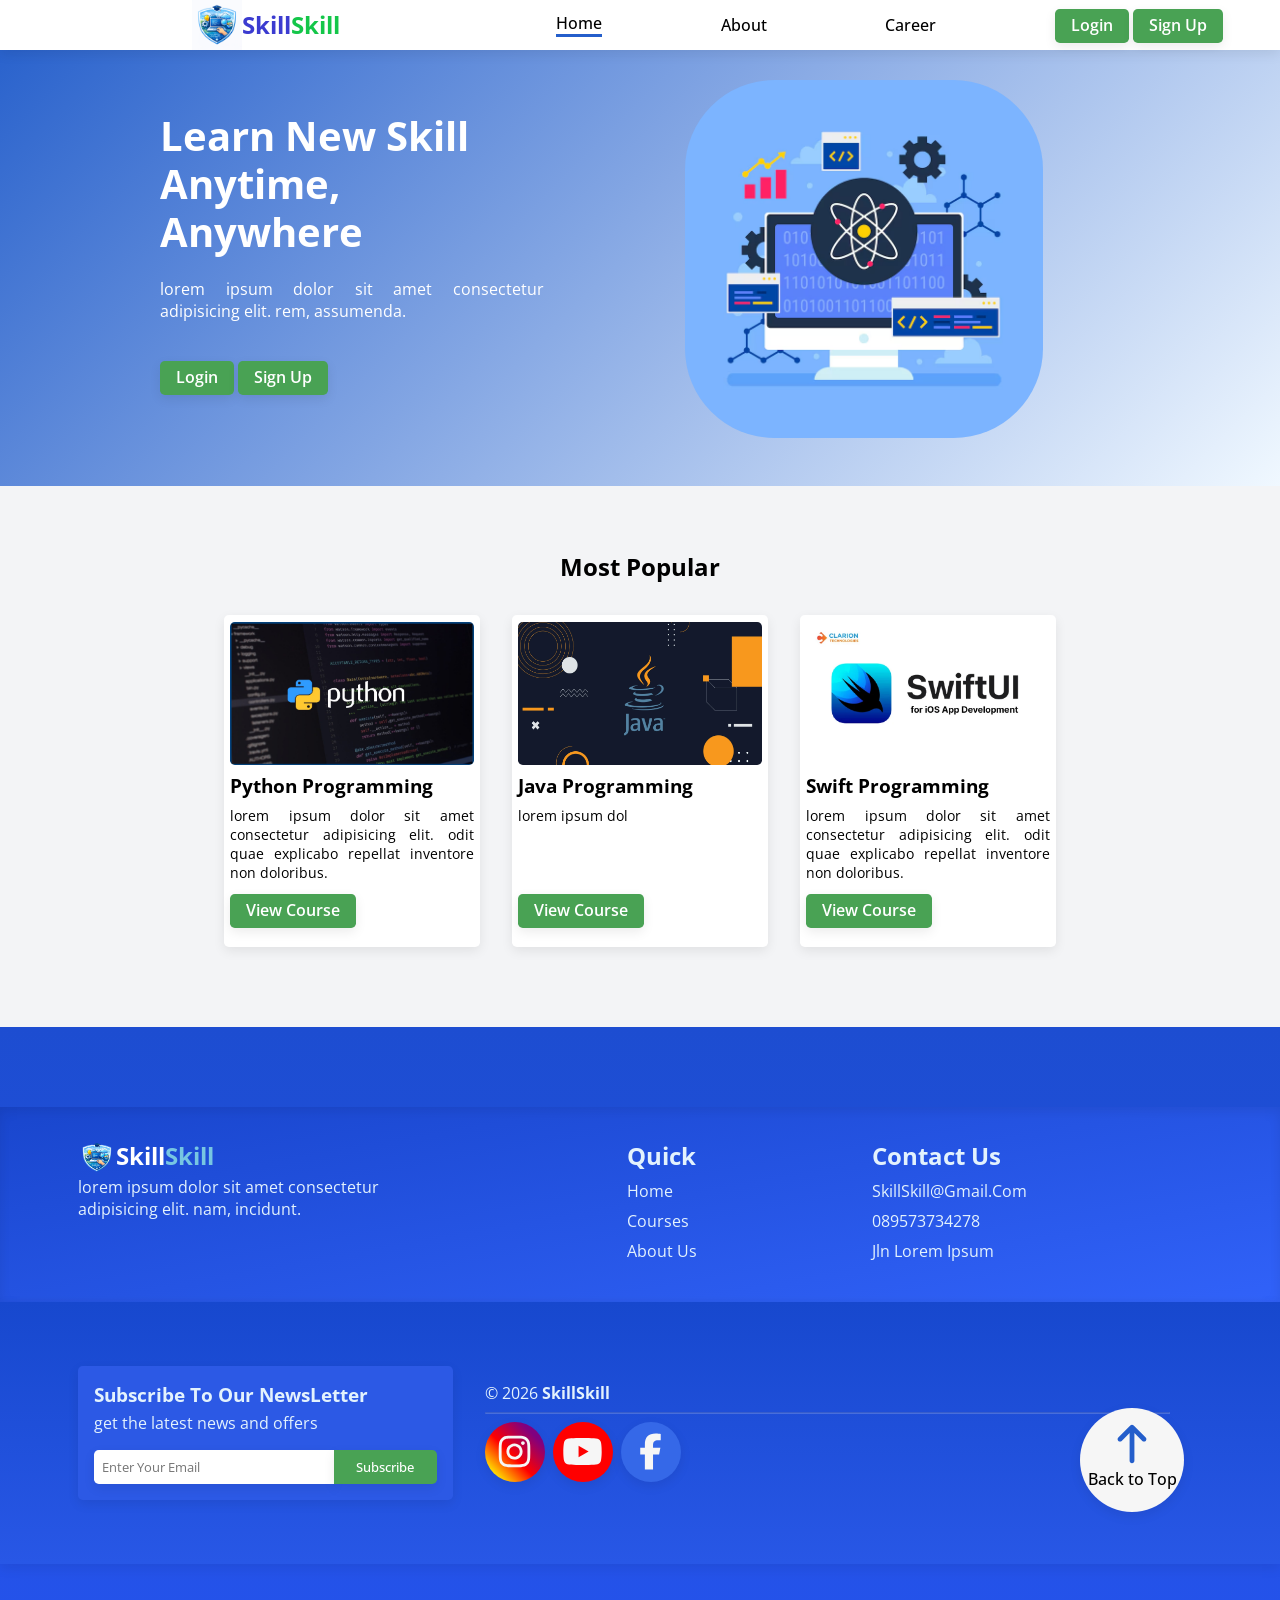
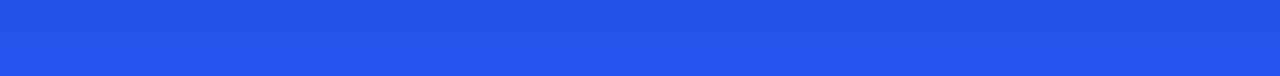
==== index.html @ 184a4eed "first commit" ====
<!doctype html>
<html lang="en">
  <head>
    <meta charset="UTF-8" />
    <meta name="viewport" content="width=device-width, initial-scale=1.0" />
    <link rel="stylesheet" href="css/app.css" />
    <link rel="stylesheet" href="css/home.css" />

    <link rel="icon" href="assets/LogoNavbar.png" />
    <title>SkillSkill</title>
  </head>
  <body>
    <header>
      <nav class="shadow">
        <div class="navTitle">
          <img class="navLogo" src="assets/LogoNavbar.png" alt="" />
          <h1>
            <span class="span1NavTitle">Skill</span
            ><span class="span2NavTitle">Skill</span>
          </h1>
        </div>
        <ul class="navList">
          <li class="navLink activeNavLink"><a href="index.html">Home</a></li>
          <li class="navLink"><a href="pages/about.html">About</a></li>
          <li class="navLink"><a href="pages/career.html">Career</a></li>
          <li class="navBtnLink">
            <a href="authentication/login.html" class="btn shadow">Login</a>
            <a href="authentication/register.html" class="btn shadow signUp"
              >Sign Up</a
            >
          </li>
        </ul>
      </nav>
    </header>
    <main>
      <section id="jumbotron">
        <div class="jumbotronTitle">
          <h2>Learn New Skill Anytime, Anywhere</h2>
          <br>
          <p>
            Lorem ipsum dolor sit amet consectetur adipisicing elit. Rem,
            assumenda.
          </p>
          <br>
          <br>
          <div>
             <a href="#" class="btn shadow">Login</a>
            <a href="#" class="btn shadow signUp"
              >Sign Up</a
            >
          </div>
        </div>
        <div class="jumbotronImg">
          <img src="assets/jumbotronImage.png" alt="" />
        </div>
      </section>
      <section id="populerCourse">
        <div>
          <h2>Most Popular</h2>
        </div>
        <div class="allCard">
          <!-- Card 1 -->
          <article class="card shadow">
            <figure class="cardImg">
              <img src="assets/card/pythonImage.png" alt="" />
            </figure>
            <div class="cardContent">
              <h3 class="cardTitle">Python Programming</h3>
              <p class="cardDesc">
                Lorem ipsum dolor sit amet consectetur adipisicing elit. Odit
                quae explicabo repellat inventore non doloribus.
              </p>
              <a href=".." class="cardLink btn shadow">View Course</a>
            </div>
          </article>

          <!-- Card 2 -->
          <article class="card shadow">
            <figure class="cardImg">
              <img src="assets/card/javaImage.png" alt="" />
            </figure>
            <div class="cardContent">
              <h3 class="cardTitle">Java Programming</h3>
              <p class="cardDesc">
                Lorem ipsum dol
              </p>
              <a href=".." class="cardLink btn shadow">View Course</a>
            </div>
          </article>

          <!-- Card 3 -->
          <article class="card shadow">
            <figure class="cardImg">
              <img src="assets/card/swiftImage.png" alt="" />
            </figure>
            <div class="cardContent">
              <h3 class="cardTitle">Swift Programming</h3>
              <p class="cardDesc">
                Lorem ipsum dolor sit amet consectetur adipisicing elit. Odit
                quae explicabo repellat inventore non doloribus.
              </p>
              <a href=".." class="cardLink btn shadow">View Course</a>
            </div>
          </article>
        </div>
      </section>
    </main>

    <!-- Footer -->
    <footer>
      <section id="footerInfo">
        <div class="summary">
          <div class="footerTitle">
            <img
              class="navLogo"
              src="assets/footer/LogoTransparent.png"
              alt=""
            />
            <h1>
              <span class="span1FooterTitle">Skill</span
              ><span class="span2FooterTitle">Skill</span>
            </h1>
          </div>
          <p>
            Lorem ipsum dolor sit amet consectetur adipisicing elit. Nam,
            incidunt.
          </p>
        </div>
        <div class="info2">
          <div>
            <h4>Quick</h4>
            <li>Home</li>
            <li>Courses</li>
            <li>About Us</li>
          </div>
          <div>
            <h4>Contact Us</h4>
            <li>SkillSkill@gmail.com</li>
            <li>089573734278</li>
            <li>Jln lorem Ipsum</li>
          </div>
        </div>
      </section>
      <section id="sendEmail">
        <div class="emailBox shadow">
          <h3>Subscribe to Our NewsLetter</h3>
          <p>Get the latest news and offers</p>
          <form action="">
            <div>
              <input
                class="shadow"
                type="email"
                name=""
                id=""
                placeholder="Enter Your Email"
              />
              <button class="shadow">Subscribe</button>
            </div>
          </form>
        </div>
        <div class="licenseInfo">
          <div class="copyright">&copy 2026 <b>SkillSkill</b></div>
          <hr />
          <div>
            <div class="socialMedia">

              <!-- Instagram Logo -->
              <a class="instagramLogo shadow" href="#">
                <svg xmlns="http://www.w3.org/2000/svg" viewBox="0 0 640 640">
                  <path
                    d="M320.3 205C256.8 204.8 205.2 256.2 205 319.7C204.8 383.2 256.2 434.8 319.7 435C383.2 435.2 434.8 383.8 435 320.3C435.2 256.8 383.8 205.2 320.3 205zM319.7 245.4C360.9 245.2 394.4 278.5 394.6 319.7C394.8 360.9 361.5 394.4 320.3 394.6C279.1 394.8 245.6 361.5 245.4 320.3C245.2 279.1 278.5 245.6 319.7 245.4zM413.1 200.3C413.1 185.5 425.1 173.5 439.9 173.5C454.7 173.5 466.7 185.5 466.7 200.3C466.7 215.1 454.7 227.1 439.9 227.1C425.1 227.1 413.1 215.1 413.1 200.3zM542.8 227.5C541.1 191.6 532.9 159.8 506.6 133.6C480.4 107.4 448.6 99.2 412.7 97.4C375.7 95.3 264.8 95.3 227.8 97.4C192 99.1 160.2 107.3 133.9 133.5C107.6 159.7 99.5 191.5 97.7 227.4C95.6 264.4 95.6 375.3 97.7 412.3C99.4 448.2 107.6 480 133.9 506.2C160.2 532.4 191.9 540.6 227.8 542.4C264.8 544.5 375.7 544.5 412.7 542.4C448.6 540.7 480.4 532.5 506.6 506.2C532.8 480 541 448.2 542.8 412.3C544.9 375.3 544.9 264.5 542.8 227.5zM495 452C487.2 471.6 472.1 486.7 452.4 494.6C422.9 506.3 352.9 503.6 320.3 503.6C287.7 503.6 217.6 506.2 188.2 494.6C168.6 486.8 153.5 471.7 145.6 452C133.9 422.5 136.6 352.5 136.6 319.9C136.6 287.3 134 217.2 145.6 187.8C153.4 168.2 168.5 153.1 188.2 145.2C217.7 133.5 287.7 136.2 320.3 136.2C352.9 136.2 423 133.6 452.4 145.2C472 153 487.1 168.1 495 187.8C506.7 217.3 504 287.3 504 319.9C504 352.5 506.7 422.6 495 452z"
                  />
                </svg>
              </a>
              <!-- Youtube Logo -->
              <a class="youTubeLogo shadow " href="#">
                <svg
                  
                  xmlns="http://www.w3.org/2000/svg"
                  viewBox="0 0 640 640"
                >
             
                  <path
                    d="M581.7 188.1C575.5 164.4 556.9 145.8 533.4 139.5C490.9 128 320.1 128 320.1 128C320.1 128 149.3 128 106.7 139.5C83.2 145.8 64.7 164.4 58.4 188.1C47 231 47 320.4 47 320.4C47 320.4 47 409.8 58.4 452.7C64.7 476.3 83.2 494.2 106.7 500.5C149.3 512 320.1 512 320.1 512C320.1 512 490.9 512 533.5 500.5C557 494.2 575.5 476.3 581.8 452.7C593.2 409.8 593.2 320.4 593.2 320.4C593.2 320.4 593.2 231 581.8 188.1zM264.2 401.6L264.2 239.2L406.9 320.4L264.2 401.6z"
                  />
                </svg>
              </a>
              <!-- Facebook Logo -->
              <a class="facebookLogo shadow" href="#">
                <svg xmlns="http://www.w3.org/2000/svg" viewBox="0 0 640 640">
       
                  <path
                    d="M240 363.3L240 576L356 576L356 363.3L442.5 363.3L460.5 265.5L356 265.5L356 230.9C356 179.2 376.3 159.4 428.7 159.4C445 159.4 458.1 159.8 465.7 160.6L465.7 71.9C451.4 68 416.4 64 396.2 64C289.3 64 240 114.5 240 223.4L240 265.5L174 265.5L174 363.3L240 363.3z"
                  />
                </svg>
              </a>
            </div>
            <a href="#jumbotron" class="toTop shadow">
              <div>
                <svg xmlns="http://www.w3.org/2000/svg" viewBox="0 0 640 640">
                  <path
                    d="M342.6 73.4C330.1 60.9 309.8 60.9 297.3 73.4L137.3 233.4C124.8 245.9 124.8 266.2 137.3 278.7C149.8 291.2 170.1 291.2 182.6 278.7L288 173.3L288 544C288 561.7 302.3 576 320 576C337.7 576 352 561.7 352 544L352 173.3L457.4 278.7C469.9 291.2 490.2 291.2 502.7 278.7C515.2 266.2 515.2 245.9 502.7 233.4L342.7 73.4z"
                  />
                </svg>
                <p>Back to Top</p>
              </div>
            </a>
          </div>
        </div>
      </section>
    </footer>
  </body>
</html>
---- css/app.css ----
@import url("https://fonts.googleapis.com/css2?family=Inter:ital,opsz,wght@0,14..32,  100..900;1,14..32,100..900&family=Open+Sans:ital,wght@0,300..800;1,300..800&display=swap");
* {
  margin: 0;
  padding: 0;
  font-family: "Segoe UI", "Open Sans", sans-serif;
  box-sizing: border-box;
  text-transform: capitalize;
}

.shadow {
  box-shadow: 0 4px 12px rgba(0, 0, 0, 0.08);
}
---- css/home.css ----
html {
  scroll-behavior: smooth;
}
p {
  text-transform: lowercase;
}

/*  Header Style */
/* Navbar Style */
nav {
  background-color: #ffffff;
  display: flex;
  justify-content: center;
  position: fixed;
  padding: 0 1rem;
  width: 100%;
}
.navTitle {
  /* border: solid; */
  display: flex;
  justify-content: center;
  width: 40%;
}
.navLogo {
  width: 10%;
}
.navTitle > h1 {
  margin: auto 0px;
}
.span1NavTitle {
  color: rgb(59, 59, 208);
}
.span2NavTitle {
  color: rgb(20, 198, 73);
}
.navList {
  width: 60%;

  display: flex;
  /* justify-content: center; */
  gap: 5%;
}
.navList > li {
  margin: auto;
  list-style: none;
}
.navList > .navLink > a {
  color: #000;
  font-weight: 500;
  text-decoration: none;
}
.activeNavLink {
  border-bottom: solid #245ecb;
}
.btn {
  background-color: #49a254;
  padding: 0.3rem 1rem 0.45rem;
  border-radius: 0.3rem;
  font-weight: 600;

  color: white;
  text-decoration: none;
}
.btn:hover {
  box-shadow: none;
}
/* Main */
main {
  background-color: #f3f4f6;
}
/* Section Jumbotron */
#jumbotron {
  background-image: linear-gradient(135deg, #245ecb, aliceblue);
  padding: 5rem 0rem 3rem;
  display: flex;
  justify-content: center;
  gap: 4rem;
}

.jumbotronTitle {
  display: flex;
  width: 30%;
  flex-direction: column;

  margin: 2rem 0px;
  padding: 0px auto;
}
.jumbotronTitle h2 {
  font-size:2.5em;
  line-height:1.2;
  color:#ffffff;
}
.jumbotronTitle p {
  color:#ffffff;

}
.jumbotronTitle p {
  text-align: justify;
}
.jumbotronImg {
  width: 40%;

  /* margin: auto; */
  display: flex;
  justify-content: center;
}
.jumbotronImg > img {
  width: 70%;
  corner-shape: bevel;
  border-radius: 25%;
}

/* Populer Course */
#populerCourse {
  padding: 2rem 0rem 5rem;
}
#populerCourse h2 {
  padding: 2rem 0;
  text-align: center;
}

.allCard {
  display: flex;
  gap: 2rem;
  justify-content: center;
}
.card {
  background-color: #ffffff;
  width: 20%;
  padding: 0.5% 0.5%;
  display: flex;
  border-radius: 0.3rem;
  flex-direction: column;
}
.cardImg {
  margin-bottom: 0.5rem;
  height: 55%;
  border-radius: 0.3rem;

  min-height: 45%;
  max-height: 45%;
}
.cardContent {
  display: flex;
  flex-direction: column;
}
.cardImg img {
  border-radius: 0.3rem;
  width: 100%;
  min-height: 100%;
  max-height: 100%;
}
.cardTitle {
}
.cardDesc {
  
  margin: 0.5rem 0;
  font-size: 0.875rem;
  text-align: justify;

  min-height: 5rem;
}
.cardLink {
  width: fit-content;
}

/* Footer */
footer {
  background: linear-gradient(180deg, #1d4dd1, #2553ed);
  color: #e3f2fd;
  padding: 5rem 0px 7rem;
}
#footerInfo {
  padding: 2rem 1rem;
  background: linear-gradient(170deg, #1946cd, #3162f9);
  display: flex;
  /* flex-direction: column; */
  justify-content: center;
  box-shadow: inset 0 4px 12px rgba(0, 0, 0, 0.08);
}
.span1FooterTitle {
  color: rgb(255, 255, 255);
}
.span2FooterTitle {
  color: #77c6e2;
}
#footerInfo a {
  color: #e3f2fd;
}
#footerInfo div {
}
#footerInfo li {
  list-style: none;
}
.info2 {
  display: flex;
  justify-content: space-evenly;
  width: 60%;
  
}
.info2 h4{
  font-size: 1.5em;
  margin-bottom: 0.5rem;
}
.info2 li{
  margin-bottom: 0.5rem;
}

.summary {
  width: 30%;
}
.footerTitle {
  display: flex;
}
#sendEmail {
  box-shadow: inset 0 4px 12px rgba(0, 0, 0, 0.08);
  height:fit-content;

  background: linear-gradient(180deg, #1748ce, #2857e6);
  padding: 4rem 1rem;
  display: flex;
  justify-content: center;
  box-shadow: 0 4px 12px rgba(0, 0, 0, 0.08);
}
.emailBox {
  background-color: #2c59e5;
  padding: 1rem;
  width: 30%;
  border-radius: 0.3rem;
}
.emailBox p {
  margin-top: 0.3rem;
  text-align: justify;
}
.emailBox form div {
  display: flex;
  margin-top: 1rem;
}
.emailBox form div input {
  border: none;
  padding: 0.5rem;
  border-radius: 0.3rem 0 0 0.3rem;
  width: 70%;
}
.emailBox form div button {
  width: 30%;
  background-color: #49a254;
  border: none;
  font-weight: 500;
  color: #ffffff;
  border-radius: 0 0.3rem 0.3rem 0;
}
.licenseInfo {

  width: 60%;
  /* border: solid; */
  padding: 1rem 2rem;
}
.licenseInfo hr {
  margin: 0.5rem 0;
  opacity: 0.2;
}

.licenseInfo .socialMedia {
  display: flex;
  gap: 0.5rem;
}
.licenseInfo .socialMedia a {
  /* background-color: red; */
  width: 60px;
  height: 60px;
  text-decoration: none;
  color: white;
  display: flex;
  align-items: center;
  justify-content: center;
  border-radius: 50%;
}
.instagramLogo{
  background-image: linear-gradient(225deg, purple 20%, red , yellow 90%);
}
.youTubeLogo{
  background-color: red;
}
.facebookLogo{
  background-color: #3568e8;
}
.licenseInfo .socialMedia svg {
  width: 75% ;
  height: 75%;
  fill:#f6f6f6;
}

.toTop {
  border-radius: 50%;
  position: absolute;
  /* border: solid; */
  top: 88rem;
  right: 6rem;
  text-decoration: none;
}
.toTop svg {
  width: 3rem;
  /* border: solid; */
  display: flex;
  fill: #245ecb;
  margin: auto;
}
.toTop div {
  padding: 0.75rem 0;
  border-radius: 50%;
  height: 6.5rem;
  background-color: #f6f6f6;
  width: 6.5rem;
}
.toTop p {
  text-align: center;
  text-transform: none;
  color: #000000;

  font-weight: 500;
  /* border:solid; */
}

@media (max-width: 868px) {
  .cardTitle {
    font-size: 80%;
  }
  .cardDesc {
    font-size: 0.625rem;
  }
}

@media (max-width: 700px) {
  #jumbotron {
    /* display: flex; */
    flex-direction: column-reverse;
    /* justify-content: center; */
  }
  .signUp {
    display: none;
  }

  #footerInfo {
    flex-direction: column;
  }

  #sendEmail {
    flex-direction: column;
  }
}
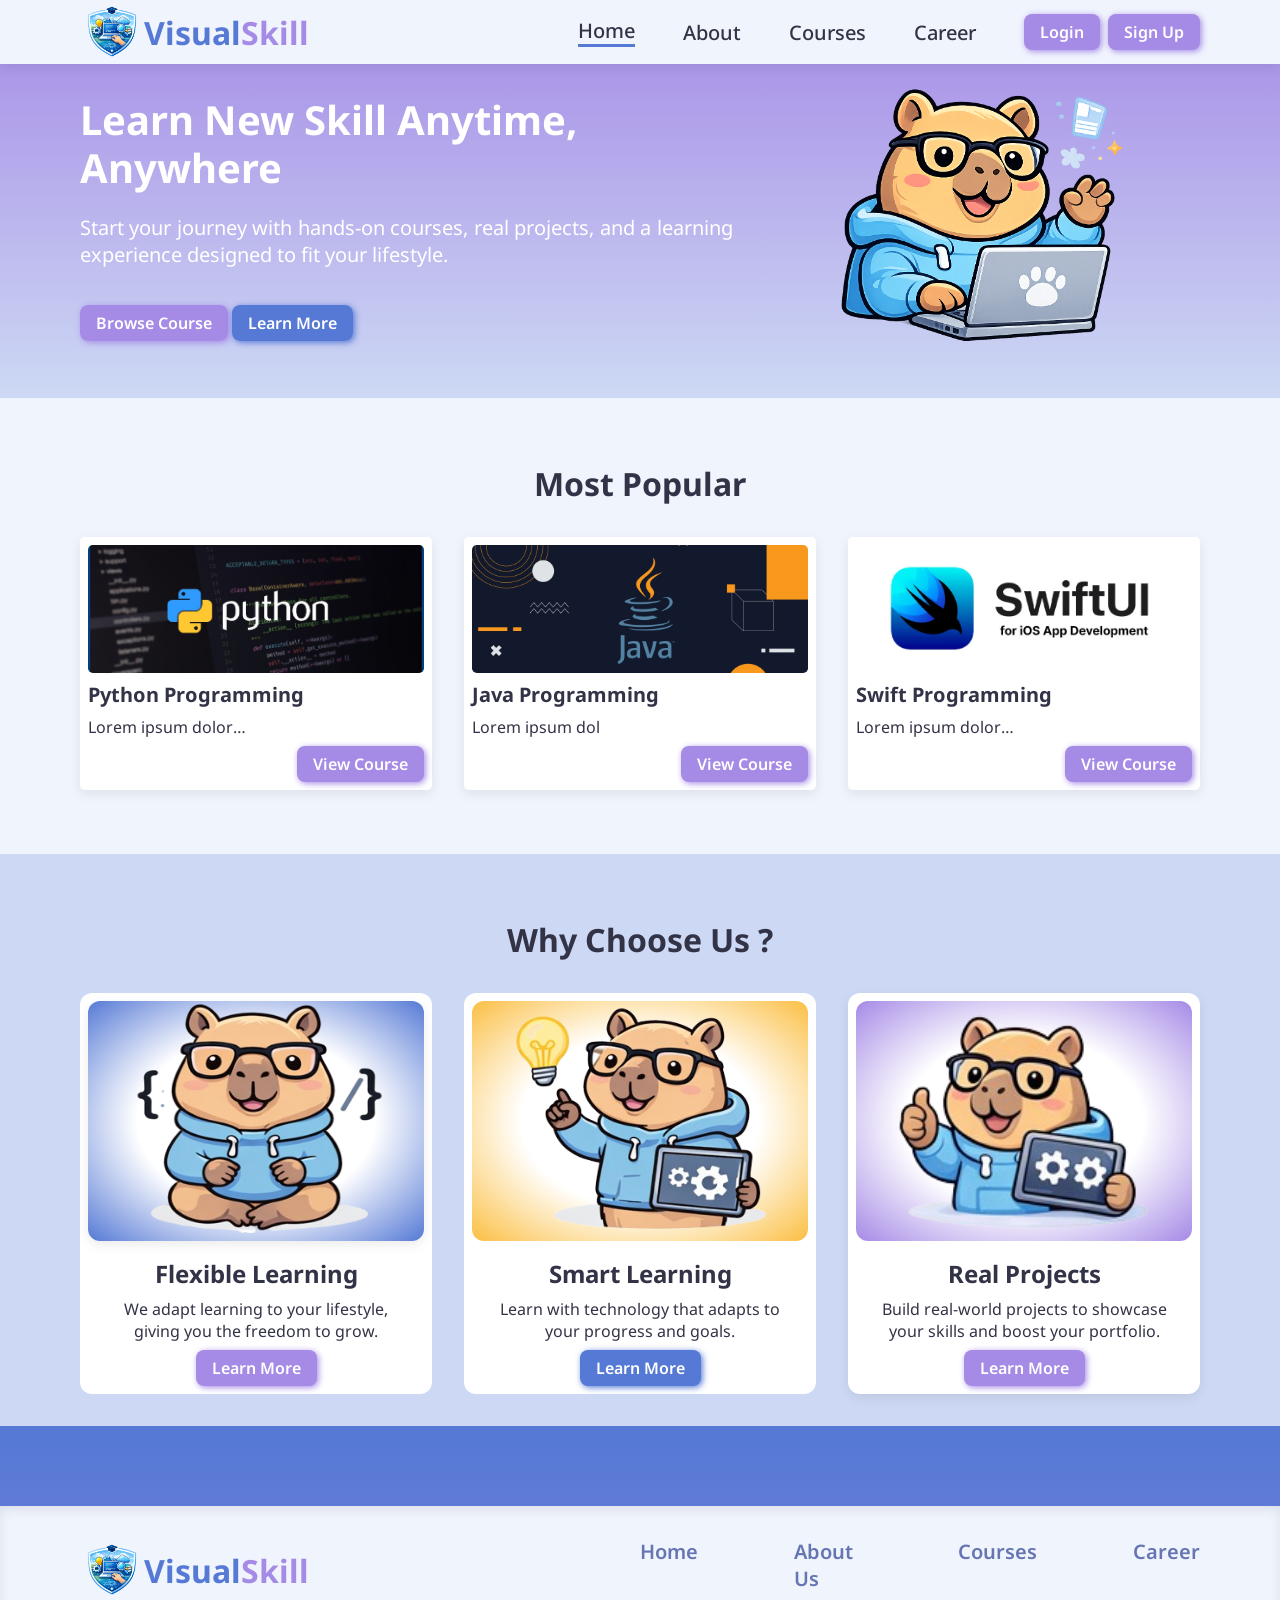
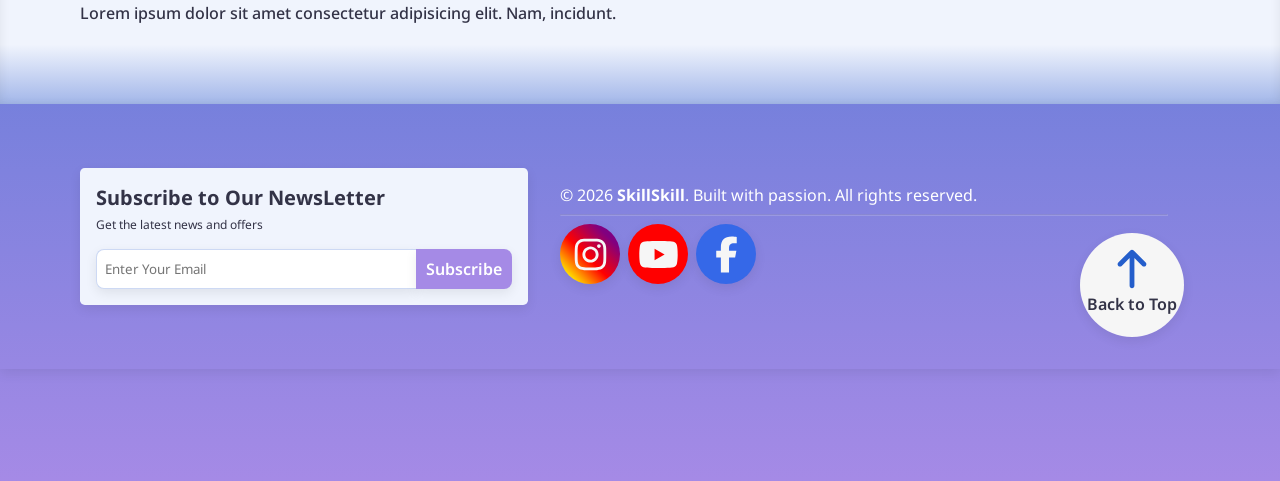
==== commit 40de699c: "redesign" ====
--- a/index.html
+++ b/index.html
@@ -7,53 +7,29 @@
     <link rel="stylesheet" href="css/home.css" />
 
     <link rel="icon" href="assets/LogoNavbar.png" />
-    <title>SkillSkill</title>
+    <title></title>
+    <script src="js/component.js" defer></script>
   </head>
   <body>
-    <header>
-      <nav class="shadow">
-        <div class="navTitle">
-          <img class="navLogo" src="assets/LogoNavbar.png" alt="" />
-          <h1>
-            <span class="span1NavTitle">Skill</span
-            ><span class="span2NavTitle">Skill</span>
-          </h1>
-        </div>
-        <ul class="navList">
-          <li class="navLink activeNavLink"><a href="index.html">Home</a></li>
-          <li class="navLink"><a href="pages/about.html">About</a></li>
-          <li class="navLink"><a href="pages/career.html">Career</a></li>
-          <li class="navBtnLink">
-            <a href="authentication/login.html" class="btn shadow">Login</a>
-            <a href="authentication/register.html" class="btn shadow signUp"
-              >Sign Up</a
-            >
-          </li>
-        </ul>
-      </nav>
-    </header>
+    <header id="home"></header>
     <main>
       <section id="jumbotron">
         <div class="jumbotronTitle">
           <h2>Learn New Skill Anytime, Anywhere</h2>
-          <br>
-          <p>
-            Lorem ipsum dolor sit amet consectetur adipisicing elit. Rem,
-            assumenda.
-          </p>
-          <br>
-          <br>
+          <br />
+          <p>Start your journey with hands-on courses, real projects, and a learning experience designed to fit your lifestyle.</p>
+          <br />
+          <br />
           <div>
-             <a href="#" class="btn shadow">Login</a>
-            <a href="#" class="btn shadow signUp"
-              >Sign Up</a
-            >
+            <a href="#" class="btn shadow">Browse Course</a>
+            <a href="#" class="btnPrimary shadow">Learn More</a>
           </div>
         </div>
         <div class="jumbotronImg">
-          <img src="assets/jumbotronImage.png" alt="" />
+          <img src="assets/maskot/capy (2).png" alt="" />
         </div>
       </section>
+
       <section id="populerCourse">
         <div>
           <h2>Most Popular</h2>
@@ -67,8 +43,7 @@
             <div class="cardContent">
               <h3 class="cardTitle">Python Programming</h3>
               <p class="cardDesc">
-                Lorem ipsum dolor sit amet consectetur adipisicing elit. Odit
-                quae explicabo repellat inventore non doloribus.
+                Lorem ipsum dolor sit amet consectetur adipisicing elit.
               </p>
               <a href=".." class="cardLink btn shadow">View Course</a>
             </div>
@@ -81,9 +56,7 @@
             </figure>
             <div class="cardContent">
               <h3 class="cardTitle">Java Programming</h3>
-              <p class="cardDesc">
-                Lorem ipsum dol
-              </p>
+              <p class="cardDesc">Lorem ipsum dol</p>
               <a href=".." class="cardLink btn shadow">View Course</a>
             </div>
           </article>
@@ -104,110 +77,79 @@
           </article>
         </div>
       </section>
+      <section id="whyChooseUs">
+        <div>
+          <h2>Why Choose Us ?</h2>
+        </div>
+        <div class="allCard">
+          <!-- Card 1 -->
+          <article class="card">
+            <figure class="cardImg img1 shadow">
+              <img
+                class=""
+                src="assets/maskot/capy__13_-removebg-preview.png"
+                alt=""
+              />
+            </figure>
+            <div class="cardContent">
+              <h3 class="cardTitle">Flexible Learning</h3>
+              <p class="cardDesc">
+                We adapt learning to your lifestyle, giving you the freedom to
+                grow.
+              </p>
+              <div class="learnMore">
+                <a class="btn">Learn More</a>
+              </div>
+            </div>
+          </article>
+
+          <!-- Card 2 -->
+          <article class="card">
+            <figure class="cardImg img2">
+              <img
+                class=""
+                src="assets/maskot/capy__16_-removebg-preview.png"
+                alt=""
+              />
+            </figure>
+            <div class="cardContent">
+              <h3 class="cardTitle">Smart Learning</h3>
+              <p class="cardDesc">
+                Learn with technology that adapts to your progress and goals.
+              </p>
+              <div class="learnMore">
+                <a class="btnPrimary">Learn More</a>
+              </div>
+            </div>
+          </article>
+
+          <!-- Card 3 -->
+          <article class="card shadow">
+            <figure class="cardImg img3">
+              <img
+                class=""
+                src="assets/maskot/capy__9_-removebg-preview.png"
+                alt=""
+              />
+            </figure>
+            <div class="cardContent">
+              <h3 class="cardTitle">Real Projects</h3>
+              <p class="cardDesc">
+                Build real-world projects to showcase your skills and boost your
+                portfolio.
+              </p>
+              <div class="learnMore">
+                <a class="btn">Learn More</a>
+              </div>
+            </div>
+          </article>
+        </div>
+      </section>
     </main>
 
     <!-- Footer -->
     <footer>
-      <section id="footerInfo">
-        <div class="summary">
-          <div class="footerTitle">
-            <img
-              class="navLogo"
-              src="assets/footer/LogoTransparent.png"
-              alt=""
-            />
-            <h1>
-              <span class="span1FooterTitle">Skill</span
-              ><span class="span2FooterTitle">Skill</span>
-            </h1>
-          </div>
-          <p>
-            Lorem ipsum dolor sit amet consectetur adipisicing elit. Nam,
-            incidunt.
-          </p>
-        </div>
-        <div class="info2">
-          <div>
-            <h4>Quick</h4>
-            <li>Home</li>
-            <li>Courses</li>
-            <li>About Us</li>
-          </div>
-          <div>
-            <h4>Contact Us</h4>
-            <li>SkillSkill@gmail.com</li>
-            <li>089573734278</li>
-            <li>Jln lorem Ipsum</li>
-          </div>
-        </div>
-      </section>
-      <section id="sendEmail">
-        <div class="emailBox shadow">
-          <h3>Subscribe to Our NewsLetter</h3>
-          <p>Get the latest news and offers</p>
-          <form action="">
-            <div>
-              <input
-                class="shadow"
-                type="email"
-                name=""
-                id=""
-                placeholder="Enter Your Email"
-              />
-              <button class="shadow">Subscribe</button>
-            </div>
-          </form>
-        </div>
-        <div class="licenseInfo">
-          <div class="copyright">&copy 2026 <b>SkillSkill</b></div>
-          <hr />
-          <div>
-            <div class="socialMedia">
 
-              <!-- Instagram Logo -->
-              <a class="instagramLogo shadow" href="#">
-                <svg xmlns="http://www.w3.org/2000/svg" viewBox="0 0 640 640">
-                  <path
-                    d="M320.3 205C256.8 204.8 205.2 256.2 205 319.7C204.8 383.2 256.2 434.8 319.7 435C383.2 435.2 434.8 383.8 435 320.3C435.2 256.8 383.8 205.2 320.3 205zM319.7 245.4C360.9 245.2 394.4 278.5 394.6 319.7C394.8 360.9 361.5 394.4 320.3 394.6C279.1 394.8 245.6 361.5 245.4 320.3C245.2 279.1 278.5 245.6 319.7 245.4zM413.1 200.3C413.1 185.5 425.1 173.5 439.9 173.5C454.7 173.5 466.7 185.5 466.7 200.3C466.7 215.1 454.7 227.1 439.9 227.1C425.1 227.1 413.1 215.1 413.1 200.3zM542.8 227.5C541.1 191.6 532.9 159.8 506.6 133.6C480.4 107.4 448.6 99.2 412.7 97.4C375.7 95.3 264.8 95.3 227.8 97.4C192 99.1 160.2 107.3 133.9 133.5C107.6 159.7 99.5 191.5 97.7 227.4C95.6 264.4 95.6 375.3 97.7 412.3C99.4 448.2 107.6 480 133.9 506.2C160.2 532.4 191.9 540.6 227.8 542.4C264.8 544.5 375.7 544.5 412.7 542.4C448.6 540.7 480.4 532.5 506.6 506.2C532.8 480 541 448.2 542.8 412.3C544.9 375.3 544.9 264.5 542.8 227.5zM495 452C487.2 471.6 472.1 486.7 452.4 494.6C422.9 506.3 352.9 503.6 320.3 503.6C287.7 503.6 217.6 506.2 188.2 494.6C168.6 486.8 153.5 471.7 145.6 452C133.9 422.5 136.6 352.5 136.6 319.9C136.6 287.3 134 217.2 145.6 187.8C153.4 168.2 168.5 153.1 188.2 145.2C217.7 133.5 287.7 136.2 320.3 136.2C352.9 136.2 423 133.6 452.4 145.2C472 153 487.1 168.1 495 187.8C506.7 217.3 504 287.3 504 319.9C504 352.5 506.7 422.6 495 452z"
-                  />
-                </svg>
-              </a>
-              <!-- Youtube Logo -->
-              <a class="youTubeLogo shadow " href="#">
-                <svg
-                  
-                  xmlns="http://www.w3.org/2000/svg"
-                  viewBox="0 0 640 640"
-                >
-             
-                  <path
-                    d="M581.7 188.1C575.5 164.4 556.9 145.8 533.4 139.5C490.9 128 320.1 128 320.1 128C320.1 128 149.3 128 106.7 139.5C83.2 145.8 64.7 164.4 58.4 188.1C47 231 47 320.4 47 320.4C47 320.4 47 409.8 58.4 452.7C64.7 476.3 83.2 494.2 106.7 500.5C149.3 512 320.1 512 320.1 512C320.1 512 490.9 512 533.5 500.5C557 494.2 575.5 476.3 581.8 452.7C593.2 409.8 593.2 320.4 593.2 320.4C593.2 320.4 593.2 231 581.8 188.1zM264.2 401.6L264.2 239.2L406.9 320.4L264.2 401.6z"
-                  />
-                </svg>
-              </a>
-              <!-- Facebook Logo -->
-              <a class="facebookLogo shadow" href="#">
-                <svg xmlns="http://www.w3.org/2000/svg" viewBox="0 0 640 640">
-       
-                  <path
-                    d="M240 363.3L240 576L356 576L356 363.3L442.5 363.3L460.5 265.5L356 265.5L356 230.9C356 179.2 376.3 159.4 428.7 159.4C445 159.4 458.1 159.8 465.7 160.6L465.7 71.9C451.4 68 416.4 64 396.2 64C289.3 64 240 114.5 240 223.4L240 265.5L174 265.5L174 363.3L240 363.3z"
-                  />
-                </svg>
-              </a>
-            </div>
-            <a href="#jumbotron" class="toTop shadow">
-              <div>
-                <svg xmlns="http://www.w3.org/2000/svg" viewBox="0 0 640 640">
-                  <path
-                    d="M342.6 73.4C330.1 60.9 309.8 60.9 297.3 73.4L137.3 233.4C124.8 245.9 124.8 266.2 137.3 278.7C149.8 291.2 170.1 291.2 182.6 278.7L288 173.3L288 544C288 561.7 302.3 576 320 576C337.7 576 352 561.7 352 544L352 173.3L457.4 278.7C469.9 291.2 490.2 291.2 502.7 278.7C515.2 266.2 515.2 245.9 502.7 233.4L342.7 73.4z"
-                  />
-                </svg>
-                <p>Back to Top</p>
-              </div>
-            </a>
-          </div>
-        </div>
-      </section>
     </footer>
   </body>
 </html>
--- a/css/app.css
+++ b/css/app.css
@@ -1,12 +1,410 @@
-@import url("https://fonts.googleapis.com/css2?family=Inter:ital,opsz,wght@0,14..32,  100..900;1,14..32,100..900&family=Open+Sans:ital,wght@0,300..800;1,300..800&display=swap");
-* {
-  margin: 0;
-  padding: 0;
-  font-family: "Segoe UI", "Open Sans", sans-serif;
-  box-sizing: border-box;
-  text-transform: capitalize;
-}
-
+@import "preset.css";
 .shadow {
   box-shadow: 0 4px 12px rgba(0, 0, 0, 0.08);
-}+}
+html {
+  scroll-behavior: smooth;
+}
+
+p {
+  text-transform: none;
+}
+main {
+  background-color: var(--base-color);
+}
+
+/*  Header Style */
+/* Navbar Style */
+nav {
+  background-color: var(--base-color);
+  display: flex;
+  position: fixed;
+  align-items: center;
+  /* border:solid; */
+  justify-content: space-between;
+  padding: 0 5rem;
+  width: 100%;
+}
+.navTitle {
+  display: flex;
+  align-items: center;
+  width: auto;
+}
+.navTitle h1 {
+  display: flex;
+  font-size: var(--h2-size);
+}
+
+.navLogo {
+  width: 4rem;
+}
+
+.span1NavTitle {
+  color: var(--primary-color);
+}
+.span2NavTitle {
+  color: var(--cta-color);
+}
+.navList {
+  /* border:solid; */
+
+  width: auto;
+  display: flex;
+  align-items: center;
+  gap: 3rem;
+}
+.navList > li {
+  list-style: none;
+}
+.navList > .navLink > a {
+  font-size: var(--h4-size);
+  color: var(--text-color);
+  font-weight: 500;
+  text-decoration: none;
+}
+.activeNavLink {
+  border-bottom: solid var(--primary-color);
+}
+
+.navBtnLink {
+  display: flex;
+  gap: 0.5rem;
+}
+.btn {
+  background-color: var(--cta-color);
+  padding: 0.45rem 1rem;
+  border-radius: var(--border-radius-btn);
+  font-weight: var(--bold-weight);
+  box-shadow: 0.1rem 0.1rem 0.4rem var(--cta-color);
+  color: var(--neutral-color);
+  text-decoration: none;
+  transition: ease-in-out 200ms;
+}
+
+.btnPrimary {
+  background-color: var(--primary-color);
+  padding: 0.45rem 1rem;
+  border-radius: var(--border-radius-btn);
+  font-weight: var(--bold-weight);
+  box-shadow: 0.1rem 0.1rem 0.4rem var(--primary-color);
+  color: var(--neutral-color);
+  text-decoration: none;
+  transition: ease-in-out 200ms;
+}
+
+.btnPrimary:hover {
+  background-color: var(--cta-hover-color);
+  box-shadow: 0.1rem 0.1rem 0.4rem var(--cta-hover-color);
+
+  transform: scale(1.03);
+}
+.btn:hover {
+  background-color: var(--cta-hover-color);
+  box-shadow: 0.1rem 0.1rem 0.4rem var(--cta-hover-color);
+
+  transform: scale(1.03);
+}
+#jumbotron {
+  background-image: linear-gradient(
+    180deg,
+    var(--cta-color),
+    var(--cta-soft-color)
+  );
+  padding: 5rem 5rem 3rem;
+  display: flex;
+  /* border: solid; */
+  justify-content: center;
+  gap: 2rem;
+}
+
+/* Footer */
+footer {
+  background: linear-gradient(180deg, var(--primary-color), var(--cta-color));
+  color: var(--neutral-color);
+  padding: 5rem 0px 7rem;
+}
+#footerInfo {
+  padding: 2rem 5rem 5rem;
+  background-image: linear-gradient(
+    180deg,
+    var(--base-color) 70%,
+    var(--primary-color) 130%
+  );
+  display: flex;
+  gap: 2rem;
+  flex-direction: column;
+  justify-content: space-between;
+  box-shadow: inset 0 4px 12px rgba(0, 0, 0, 0.08);
+}
+
+.span1FooterTitle {
+  color: var(--primary-color);
+}
+.span2FooterTitle {
+  color: var(--cta-color);
+}
+
+#footerInfo a {
+  color: #e3f2fd;
+}
+
+#footerInfo li {
+  list-style: none;
+}
+.info1 {
+  width: 50%;
+}
+.info2 {
+  display: flex;
+  gap: 6rem;
+  width: 50%;
+  justify-content: space-between;
+}
+
+.info2 li {
+  font-size: var(--h4-size);
+  color: var(--cta-hover-color);
+  margin-bottom: 0.5rem;
+  font-weight: var(--bold-weight);
+}
+
+.summary {
+  width: 100%;
+  display: flex;
+  flex-direction: row;
+  justify-content: space-between;
+}
+#footerInfo p {
+  color: var(--text-color);
+  font-weight: 500;
+}
+
+.footerTitle {
+  display: flex;
+  align-items: center;
+}
+.summary h1 {
+  font-size: var(--h2-size);
+}
+
+.summary p {
+  font-size: var(--paragraf-1);
+  text-align: justify;
+}
+#sendEmail {
+  box-shadow: inset 0 4px 12px var(--primary-color);
+  height: fit-content;
+  position: relative;
+  padding: 4rem 5rem;
+  display: flex;
+  justify-content: center;
+  box-shadow: 0 4px 12px rgba(0, 0, 0, 0.08);
+}
+.emailBox {
+  background-color: var(--base-color);
+  padding: 1rem;
+  width: 40%;
+  color: var(--text-color);
+  border-radius: 0.3rem;
+}
+
+.emailBox h3 {
+  font-size: var(--h4-size);
+}
+.emailBox p {
+  font-size: var(--paragraf-2);
+  margin-top: 0.3rem;
+  text-align: justify;
+}
+.emailBox form div {
+  display: flex;
+  margin-top: 1rem;
+}
+
+.emailBox form div button {
+  width: 30%;
+  background-color: var(--cta-color);
+  border: none;
+  font-size: var(--paragraf-1);
+  font-weight: var(--bold-weight);
+  color: var(--neutral-color);
+  border-top-right-radius: var(--border-radius-btn);
+  border-bottom-right-radius: var(--border-radius-btn);
+}
+.emailBox form div button:hover {
+  background-color: var(--cta-hover-color);
+  box-shadow: 0.1rem 0.1rem 0.4rem var(--cta-hover-color);
+
+  transform: scale(1.03);
+}
+.inp:focus {
+  border: 0.125rem solid var(--cta-color);
+  outline: none;
+  /* border: solid; */
+}
+.inp:focus::placeholder {
+  color: transparent;
+  transition: ease-in-out 200ms;
+}
+.emailForm {
+  display: flex;
+}
+.emailForm input {
+  border-right: none;
+  border-top-right-radius: 0;
+  border-bottom-right-radius: 0;
+}
+
+.licenseInfo {
+  width: 60%;
+  /* border: solid; */
+  padding: 1rem 2rem;
+}
+.licenseInfo hr {
+  margin: 0.5rem 0;
+  opacity: 0.2;
+}
+
+.licenseInfo .socialMedia {
+  display: flex;
+  gap: 0.5rem;
+}
+
+.copyright {
+  font-size: var(--paragraf-1);
+}
+.licenseInfo .socialMedia a {
+  /* background-color: red; */
+  width: 60px;
+  height: 60px;
+  text-decoration: none;
+  color: white;
+  display: flex;
+  align-items: center;
+  justify-content: center;
+  border-radius: 50%;
+}
+.instagramLogo {
+  background-image: linear-gradient(225deg, purple 20%, red, yellow 90%);
+}
+.youTubeLogo {
+  background-color: red;
+}
+.facebookLogo {
+  background-color: #3568e8;
+}
+.inp {
+  width: 100%;
+  height: 2.5rem;
+  border-radius: var(--border-radius-btn);
+  border: 1.5px solid var(--cta-soft-color);
+  transition: ease-in-out 200ms;
+  padding-left: var(--border-radius-btn);
+  /* border: solid; */
+}
+.licenseInfo .socialMedia svg {
+  width: 75%;
+  height: 75%;
+  fill: #f6f6f6;
+}
+
+.toTop {
+  border-radius: 50%;
+  position: absolute;
+  bottom: 2rem;
+  right: 6rem;
+  text-decoration: none;
+}
+.toTop svg {
+  width: 3rem;
+  /* border: solid; */
+  display: flex;
+  fill: #245ecb;
+  margin: auto;
+}
+.toTop div {
+  padding: 0.75rem 0;
+  border-radius: 50%;
+  height: 6.5rem;
+  background-color: #f6f6f6;
+  width: 6.5rem;
+}
+.toTop p {
+  text-align: center;
+  text-transform: none;
+  color: var(--text-color);
+  font-size: var(--paragraf-1);
+  font-weight: var(--bold-weight);
+  /* border: solid; */
+}
+
+@media (max-width: 1024px) {
+  .signUp {
+    display: none;
+  }
+
+  .licenseInfo {
+    width: 50%;
+  }
+  .emailBox {
+    width: 50%;
+  }
+
+  .info2 {
+    flex-direction: column;
+    gap: 0.5rem;
+    width: 30%;
+    padding-left: 2rem;
+    border-top-left-radius: var(--border-radius-btn);
+    border-bottom-left-radius: var(--border-radius-btn);
+    border-left: 0.3rem solid var(--cta-color);
+  }
+  .summary {
+    justify-content: space-between;
+    gap: 2rem;
+  }
+}
+@media (max-width: 864px) {
+  .navTitle h1 {
+    display: none;
+  }
+}
+
+@media (max-width: 700px) {
+  
+  #sendEmail {
+    flex-direction: column;
+    align-items: center;
+  }
+  .licenseInfo {
+    width: 100%;
+  }
+  .emailBox {
+    width: 100%;
+  }
+  #footerInfo {
+    flex-direction: column;
+    gap: 1rem;
+  }
+  .info1 {
+    width: 100%;
+  }
+  .info2 {
+    width: 100%;
+    flex-direction: row;
+    border: none;
+    justify-content: space-between;
+    padding: 0;
+  }
+  .summary {
+    width: 100%;
+    gap: 3rem;
+    flex-direction: column;
+  }
+  nav {
+    position: fixed;
+    bottom: 0;
+    left: 0;
+    right: 0;
+  }
+}
--- a/css/home.css
+++ b/css/home.css
@@ -1,325 +1,186 @@
-html {
-  scroll-behavior: smooth;
-}
-p {
-  text-transform: lowercase;
-}
-
-/*  Header Style */
-/* Navbar Style */
-nav {
-  background-color: #ffffff;
-  display: flex;
-  justify-content: center;
-  position: fixed;
-  padding: 0 1rem;
-  width: 100%;
-}
-.navTitle {
-  /* border: solid; */
-  display: flex;
-  justify-content: center;
-  width: 40%;
-}
-.navLogo {
-  width: 10%;
-}
-.navTitle > h1 {
-  margin: auto 0px;
-}
-.span1NavTitle {
-  color: rgb(59, 59, 208);
-}
-.span2NavTitle {
-  color: rgb(20, 198, 73);
-}
-.navList {
+/* Main */
+@import "preset.css";
+
+/* Section Jumbotron */
+
+.jumbotronTitle {
+  display: flex;
   width: 60%;
-
-  display: flex;
-  /* justify-content: center; */
-  gap: 5%;
-}
-.navList > li {
-  margin: auto;
-  list-style: none;
-}
-.navList > .navLink > a {
-  color: #000;
-  font-weight: 500;
-  text-decoration: none;
-}
-.activeNavLink {
-  border-bottom: solid #245ecb;
-}
-.btn {
-  background-color: #49a254;
-  padding: 0.3rem 1rem 0.45rem;
-  border-radius: 0.3rem;
-  font-weight: 600;
-
-  color: white;
-  text-decoration: none;
-}
-.btn:hover {
-  box-shadow: none;
-}
-/* Main */
-main {
-  background-color: #f3f4f6;
-}
-/* Section Jumbotron */
-#jumbotron {
-  background-image: linear-gradient(135deg, #245ecb, aliceblue);
-  padding: 5rem 0rem 3rem;
-  display: flex;
-  justify-content: center;
-  gap: 4rem;
-}
-
-.jumbotronTitle {
-  display: flex;
-  width: 30%;
-  flex-direction: column;
-
-  margin: 2rem 0px;
-  padding: 0px auto;
+  justify-content: center;
+  flex-direction: column;
 }
 .jumbotronTitle h2 {
-  font-size:2.5em;
-  line-height:1.2;
-  color:#ffffff;
+  font-size: var(--h1-size);
+  line-height: 1.2;
+  color: var(--neutral-color);
 }
 .jumbotronTitle p {
-  color:#ffffff;
-
-}
-.jumbotronTitle p {
+  color: var(--neutral-color);
+  font-size: var(--h4-size);
   text-align: justify;
 }
 .jumbotronImg {
   width: 40%;
-
-  /* margin: auto; */
-  display: flex;
+  display: flex;
+  /* border:solid; */
   justify-content: center;
 }
 .jumbotronImg > img {
   width: 70%;
-  corner-shape: bevel;
-  border-radius: 25%;
+  /* border: solid;   */
 }
 
 /* Populer Course */
 #populerCourse {
-  padding: 2rem 0rem 5rem;
+  padding: 2rem 5rem;
 }
 #populerCourse h2 {
   padding: 2rem 0;
-  text-align: center;
-}
-
-.allCard {
+  font-size: var(--h2-size);
+  color: var(--text-color);
+  text-align: center;
+}
+
+#populerCourse .allCard {
   display: flex;
   gap: 2rem;
   justify-content: center;
-}
-.card {
-  background-color: #ffffff;
-  width: 20%;
-  padding: 0.5% 0.5%;
-  display: flex;
+  align-items: stretch;
+}
+#populerCourse .card {
+  background-color: var(--neutral-color);
+  display: flex;
+  flex-direction: column;
+  width: 16rem;
+  padding: 0.5rem;
   border-radius: 0.3rem;
-  flex-direction: column;
-}
-.cardImg {
+  flex: 1;
+}
+#populerCourse .cardImg {
   margin-bottom: 0.5rem;
-  height: 55%;
+  height: 8rem;
   border-radius: 0.3rem;
-
-  min-height: 45%;
-  max-height: 45%;
-}
-.cardContent {
-  display: flex;
-  flex-direction: column;
-}
-.cardImg img {
+  flex-shrink: 0;
+}
+#populerCourse .cardContent {
+  display: flex;
+  flex-direction: column;
+  gap: 0.5rem;
+  flex-grow: 1;
+}
+#populerCourse .cardImg img {
   border-radius: 0.3rem;
   width: 100%;
-  min-height: 100%;
-  max-height: 100%;
-}
-.cardTitle {
-}
-.cardDesc {
-  
-  margin: 0.5rem 0;
-  font-size: 0.875rem;
+  object-fit: cover;
+  height: 100%;
+}
+#populerCourse .cardTitle {
+  font-size: var(--h4-size);
+  color: var(--text-color);
+}
+#populerCourse .cardDesc {
+  font-size: var(--paragraf-1);
   text-align: justify;
-
-  min-height: 5rem;
-}
-.cardLink {
+  white-space: nowrap;
+  width: 10rem;
+  text-overflow: ellipsis;
+  overflow: hidden;
+  color: var(--text-color);
+}
+#populerCourse .cardLink {
+  margin-top: auto;
+  align-self: flex-end;
   width: fit-content;
 }
 
-/* Footer */
-footer {
-  background: linear-gradient(180deg, #1d4dd1, #2553ed);
-  color: #e3f2fd;
-  padding: 5rem 0px 7rem;
-}
-#footerInfo {
-  padding: 2rem 1rem;
-  background: linear-gradient(170deg, #1946cd, #3162f9);
-  display: flex;
-  /* flex-direction: column; */
-  justify-content: center;
-  box-shadow: inset 0 4px 12px rgba(0, 0, 0, 0.08);
-}
-.span1FooterTitle {
-  color: rgb(255, 255, 255);
-}
-.span2FooterTitle {
-  color: #77c6e2;
-}
-#footerInfo a {
-  color: #e3f2fd;
-}
-#footerInfo div {
-}
-#footerInfo li {
-  list-style: none;
-}
-.info2 {
-  display: flex;
-  justify-content: space-evenly;
-  width: 60%;
-  
-}
-.info2 h4{
-  font-size: 1.5em;
-  margin-bottom: 0.5rem;
-}
-.info2 li{
-  margin-bottom: 0.5rem;
-}
-
-.summary {
-  width: 30%;
-}
-.footerTitle {
-  display: flex;
-}
-#sendEmail {
-  box-shadow: inset 0 4px 12px rgba(0, 0, 0, 0.08);
-  height:fit-content;
-
-  background: linear-gradient(180deg, #1748ce, #2857e6);
-  padding: 4rem 1rem;
-  display: flex;
-  justify-content: center;
-  box-shadow: 0 4px 12px rgba(0, 0, 0, 0.08);
-}
-.emailBox {
-  background-color: #2c59e5;
-  padding: 1rem;
-  width: 30%;
-  border-radius: 0.3rem;
-}
-.emailBox p {
-  margin-top: 0.3rem;
-  text-align: justify;
-}
-.emailBox form div {
-  display: flex;
-  margin-top: 1rem;
-}
-.emailBox form div input {
-  border: none;
+/* Why Choose Us */
+#whyChooseUs {
+  background-color: var(--cta-soft-color);
+  margin-top: 2rem;
+  padding: 2rem 5rem;
+}
+#whyChooseUs h2 {
+  font-size: var(--h2-size);
+  color: var(--text-color);
+  margin: 2rem 0;
+  text-align: center;
+}
+#whyChooseUs .allCard {
+  display: flex;
+  gap: 2rem;
+  justify-content: center;
+  align-items: stretch;
+}
+#whyChooseUs .card {
+  display: flex;
+  flex-direction: column;
+  width: 16rem;
   padding: 0.5rem;
-  border-radius: 0.3rem 0 0 0.3rem;
-  width: 70%;
-}
-.emailBox form div button {
-  width: 30%;
-  background-color: #49a254;
-  border: none;
-  font-weight: 500;
-  color: #ffffff;
-  border-radius: 0 0.3rem 0.3rem 0;
-}
-.licenseInfo {
-
-  width: 60%;
-  /* border: solid; */
-  padding: 1rem 2rem;
-}
-.licenseInfo hr {
-  margin: 0.5rem 0;
-  opacity: 0.2;
-}
-
-.licenseInfo .socialMedia {
-  display: flex;
+  border-radius: var(--border-radius);
+  flex: 1;
+  background-color: var(--neutral-color);
+  gap: 1rem;
+}
+#whyChooseUs .cardImg {
+  height: 15rem;
+  border-radius: var(--border-radius);
+  flex-shrink: 0;
+  display: flex;
+  justify-content: center;
+}
+#whyChooseUs .cardContent {
+  display: flex;
+  flex-direction: column;
   gap: 0.5rem;
-}
-.licenseInfo .socialMedia a {
-  /* background-color: red; */
-  width: 60px;
-  height: 60px;
-  text-decoration: none;
-  color: white;
-  display: flex;
-  align-items: center;
-  justify-content: center;
-  border-radius: 50%;
-}
-.instagramLogo{
-  background-image: linear-gradient(225deg, purple 20%, red , yellow 90%);
-}
-.youTubeLogo{
-  background-color: red;
-}
-.facebookLogo{
-  background-color: #3568e8;
-}
-.licenseInfo .socialMedia svg {
-  width: 75% ;
-  height: 75%;
-  fill:#f6f6f6;
-}
-
-.toTop {
-  border-radius: 50%;
-  position: absolute;
-  /* border: solid; */
-  top: 88rem;
-  right: 6rem;
-  text-decoration: none;
-}
-.toTop svg {
-  width: 3rem;
-  /* border: solid; */
-  display: flex;
-  fill: #245ecb;
-  margin: auto;
-}
-.toTop div {
-  padding: 0.75rem 0;
-  border-radius: 50%;
-  height: 6.5rem;
-  background-color: #f6f6f6;
-  width: 6.5rem;
-}
-.toTop p {
-  text-align: center;
-  text-transform: none;
-  color: #000000;
-
-  font-weight: 500;
-  /* border:solid; */
+  flex-grow: 1;
+}
+#whyChooseUs .cardImg img {
+  width: 80%;
+  height: 14.5rem;
+  border-radius: 2rem;
+}
+
+.img1 {
+  background-image: radial-gradient(
+    var(--neutral-color) 50%,
+    var(--primary-color) 100%
+  );
+}
+.img2 {
+  background-image: radial-gradient(
+    var(--neutral-color) 50%,
+    var(--secondary-color) 100%
+  );
+}
+.img3 {
+  background-image: radial-gradient(
+    var(--neutral-color) 50%,
+    var(--cta-color) 100%
+  );
+}
+#whyChooseUs .cardTitle {
+  font-size: var(--h3-size);
+  text-align: center;
+  color: var(--text-color);
+}
+#whyChooseUs .cardDesc {
+  font-size: var(--paragraf-1);
+  text-align: center;
+  padding: 0 1rem;
+  color: var(--text-color);
+}
+#whyChooseUs .learnMore {
+  display: flex;
+  justify-content: center;
+}
+
+@media (max-width: 1024px) {
+  .allCard {
+    flex-wrap: wrap;
+  }
+  .signUp {
+    display: none;
+  }
 }
 
 @media (max-width: 868px) {
@@ -329,23 +190,19 @@
   .cardDesc {
     font-size: 0.625rem;
   }
+  #jumbotron {
+    flex-direction: column-reverse;
+    justify-content: center;
+    align-items: center;
+  }
+  .jumbotronTitle {
+    width: 100%;
+    text-align: justify;
+  }
+  .jumbotronImg {
+    width: 100%;
+  }
 }
 
 @media (max-width: 700px) {
-  #jumbotron {
-    /* display: flex; */
-    flex-direction: column-reverse;
-    /* justify-content: center; */
-  }
-  .signUp {
-    display: none;
-  }
-
-  #footerInfo {
-    flex-direction: column;
-  }
-
-  #sendEmail {
-    flex-direction: column;
-  }
-}
+}
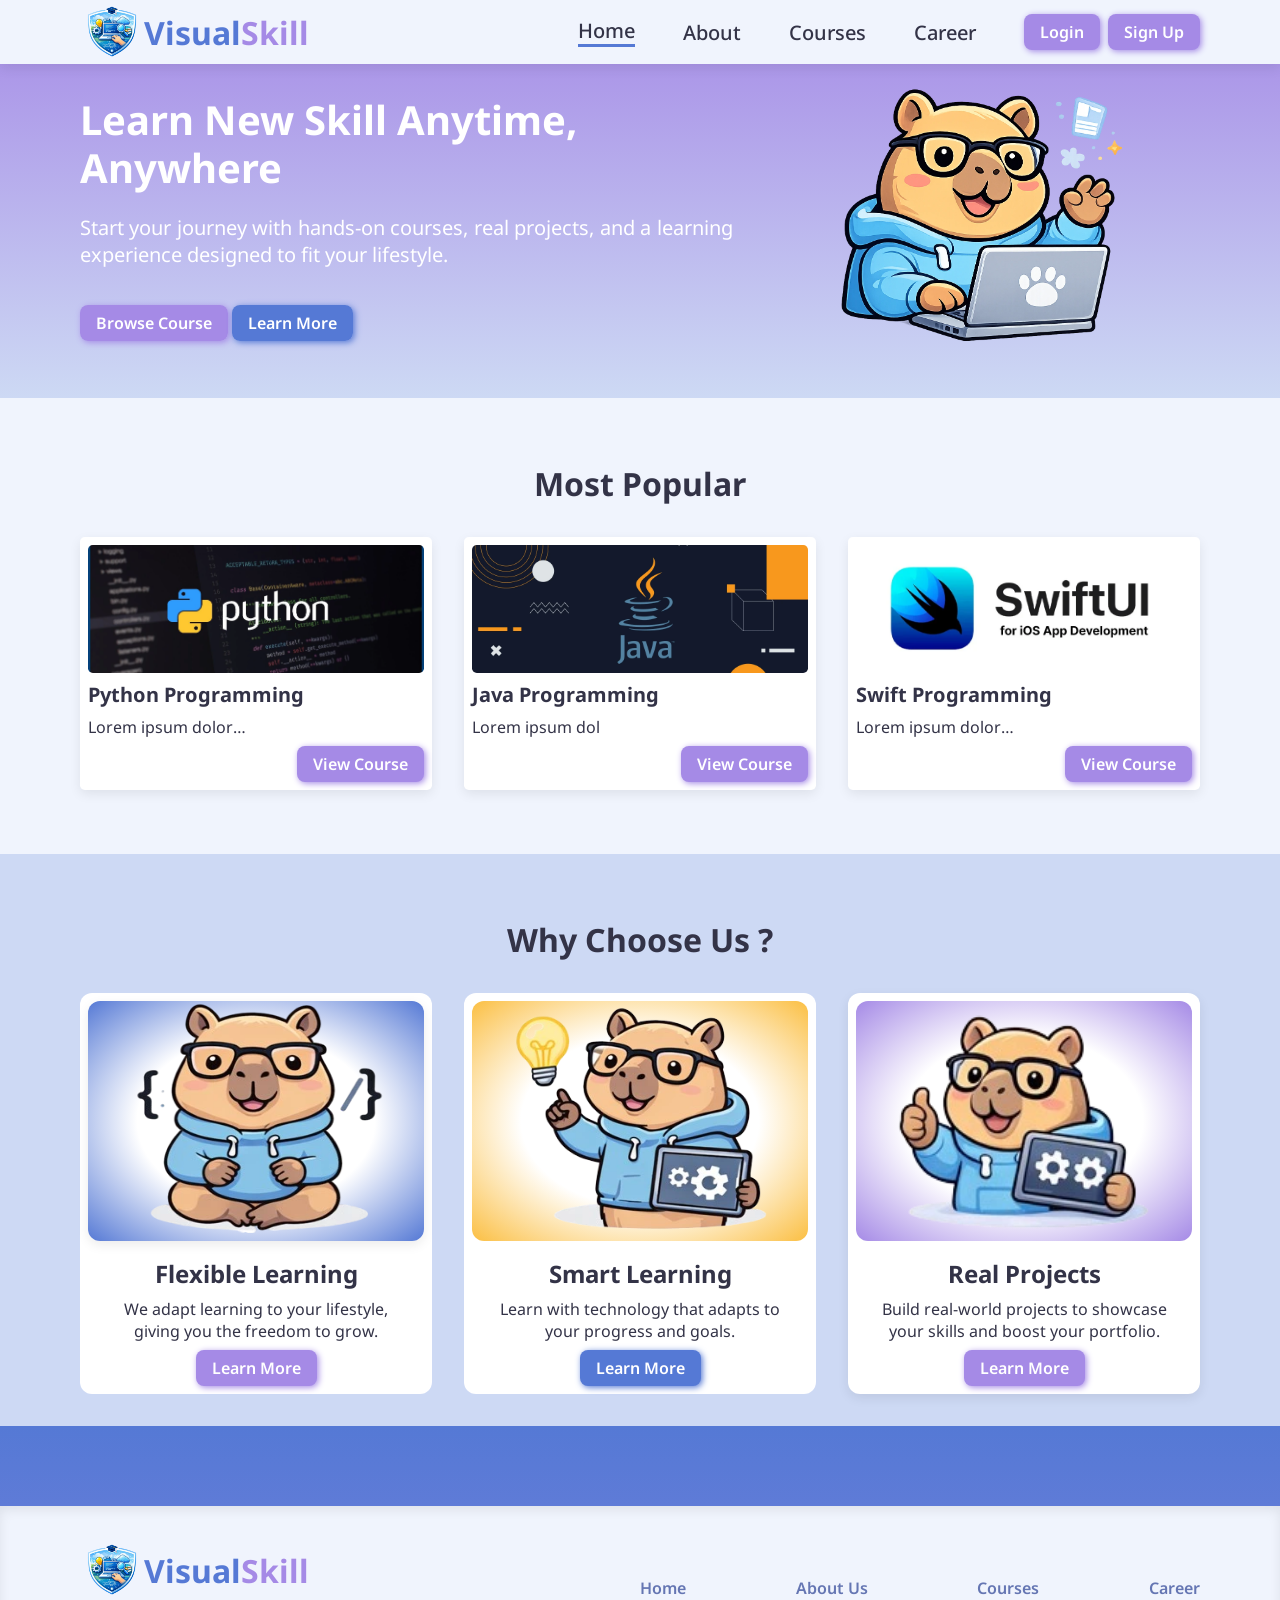
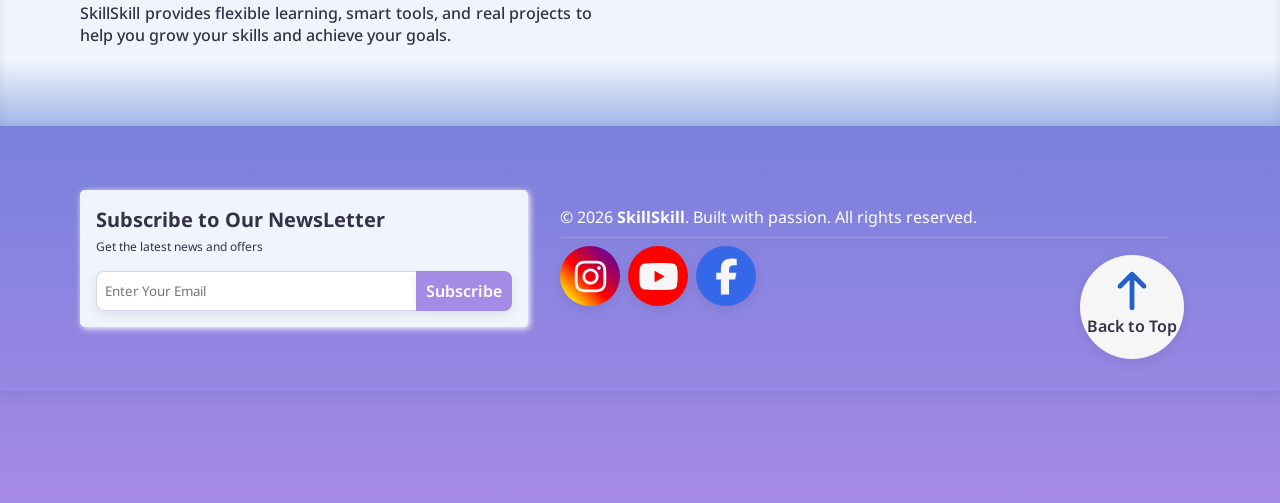
==== commit 2dfbef52: "Perubahan pada page about us, career, courses" ====
--- a/index.html
+++ b/index.html
@@ -21,12 +21,12 @@
           <br />
           <br />
           <div>
-            <a href="#" class="btn shadow">Browse Course</a>
-            <a href="#" class="btnPrimary shadow">Learn More</a>
+            <a href="pages/courses.html" class="btn shadow">Browse Course</a>
+            <a href="pages/about.html" class="btnPrimary shadow">Learn More</a>
           </div>
         </div>
         <div class="jumbotronImg">
-          <img src="assets/maskot/capy (2).png" alt="" />
+          <img src="assets/maskot/capy (2).webp" alt="" />
         </div>
       </section>
 
@@ -38,7 +38,7 @@
           <!-- Card 1 -->
           <article class="card shadow">
             <figure class="cardImg">
-              <img src="assets/card/pythonImage.png" alt="" />
+              <img src="assets/card/pythonImage.webp" alt="" />
             </figure>
             <div class="cardContent">
               <h3 class="cardTitle">Python Programming</h3>
@@ -52,7 +52,7 @@
           <!-- Card 2 -->
           <article class="card shadow">
             <figure class="cardImg">
-              <img src="assets/card/javaImage.png" alt="" />
+              <img src="assets/card/javaImage.webp" alt="" />
             </figure>
             <div class="cardContent">
               <h3 class="cardTitle">Java Programming</h3>
@@ -64,7 +64,7 @@
           <!-- Card 3 -->
           <article class="card shadow">
             <figure class="cardImg">
-              <img src="assets/card/swiftImage.png" alt="" />
+              <img src="assets/card/swiftImage.webp" alt="" />
             </figure>
             <div class="cardContent">
               <h3 class="cardTitle">Swift Programming</h3>
@@ -87,7 +87,7 @@
             <figure class="cardImg img1 shadow">
               <img
                 class=""
-                src="assets/maskot/capy__13_-removebg-preview.png"
+                src="assets/maskot/capy__13_-removebg-preview.webp"
                 alt=""
               />
             </figure>
@@ -108,7 +108,7 @@
             <figure class="cardImg img2">
               <img
                 class=""
-                src="assets/maskot/capy__16_-removebg-preview.png"
+                src="assets/maskot/capy__16_-removebg-preview.webp"
                 alt=""
               />
             </figure>
@@ -128,7 +128,7 @@
             <figure class="cardImg img3">
               <img
                 class=""
-                src="assets/maskot/capy__9_-removebg-preview.png"
+                src="assets/maskot/capy__9_-removebg-preview.webp"
                 alt=""
               />
             </figure>
--- a/css/app.css
+++ b/css/app.css
@@ -144,30 +144,34 @@
   color: var(--cta-color);
 }
 
-#footerInfo a {
-  color: #e3f2fd;
-}
 
 #footerInfo li {
   list-style: none;
 }
 .info1 {
   width: 50%;
+  padding-right: 3rem;
 }
 .info2 {
   display: flex;
   gap: 6rem;
   width: 50%;
+  align-items: center;
   justify-content: space-between;
 }
 
 .info2 li {
-  font-size: var(--h4-size);
+  font-size: var(--paragraf-1);
   color: var(--cta-hover-color);
   margin-bottom: 0.5rem;
   font-weight: var(--bold-weight);
-}
-
+  transition: ease-in-out 300ms;
+  cursor: pointer;
+}
+.info2 li:hover {
+  color: var(--cta-color);
+  transform: scale(1.1);
+}
 .summary {
   width: 100%;
   display: flex;
@@ -204,6 +208,8 @@
   background-color: var(--base-color);
   padding: 1rem;
   width: 40%;
+  box-shadow: 0.1rem 0.1rem 0.4rem var(--neutral-color);
+
   color: var(--text-color);
   border-radius: 0.3rem;
 }
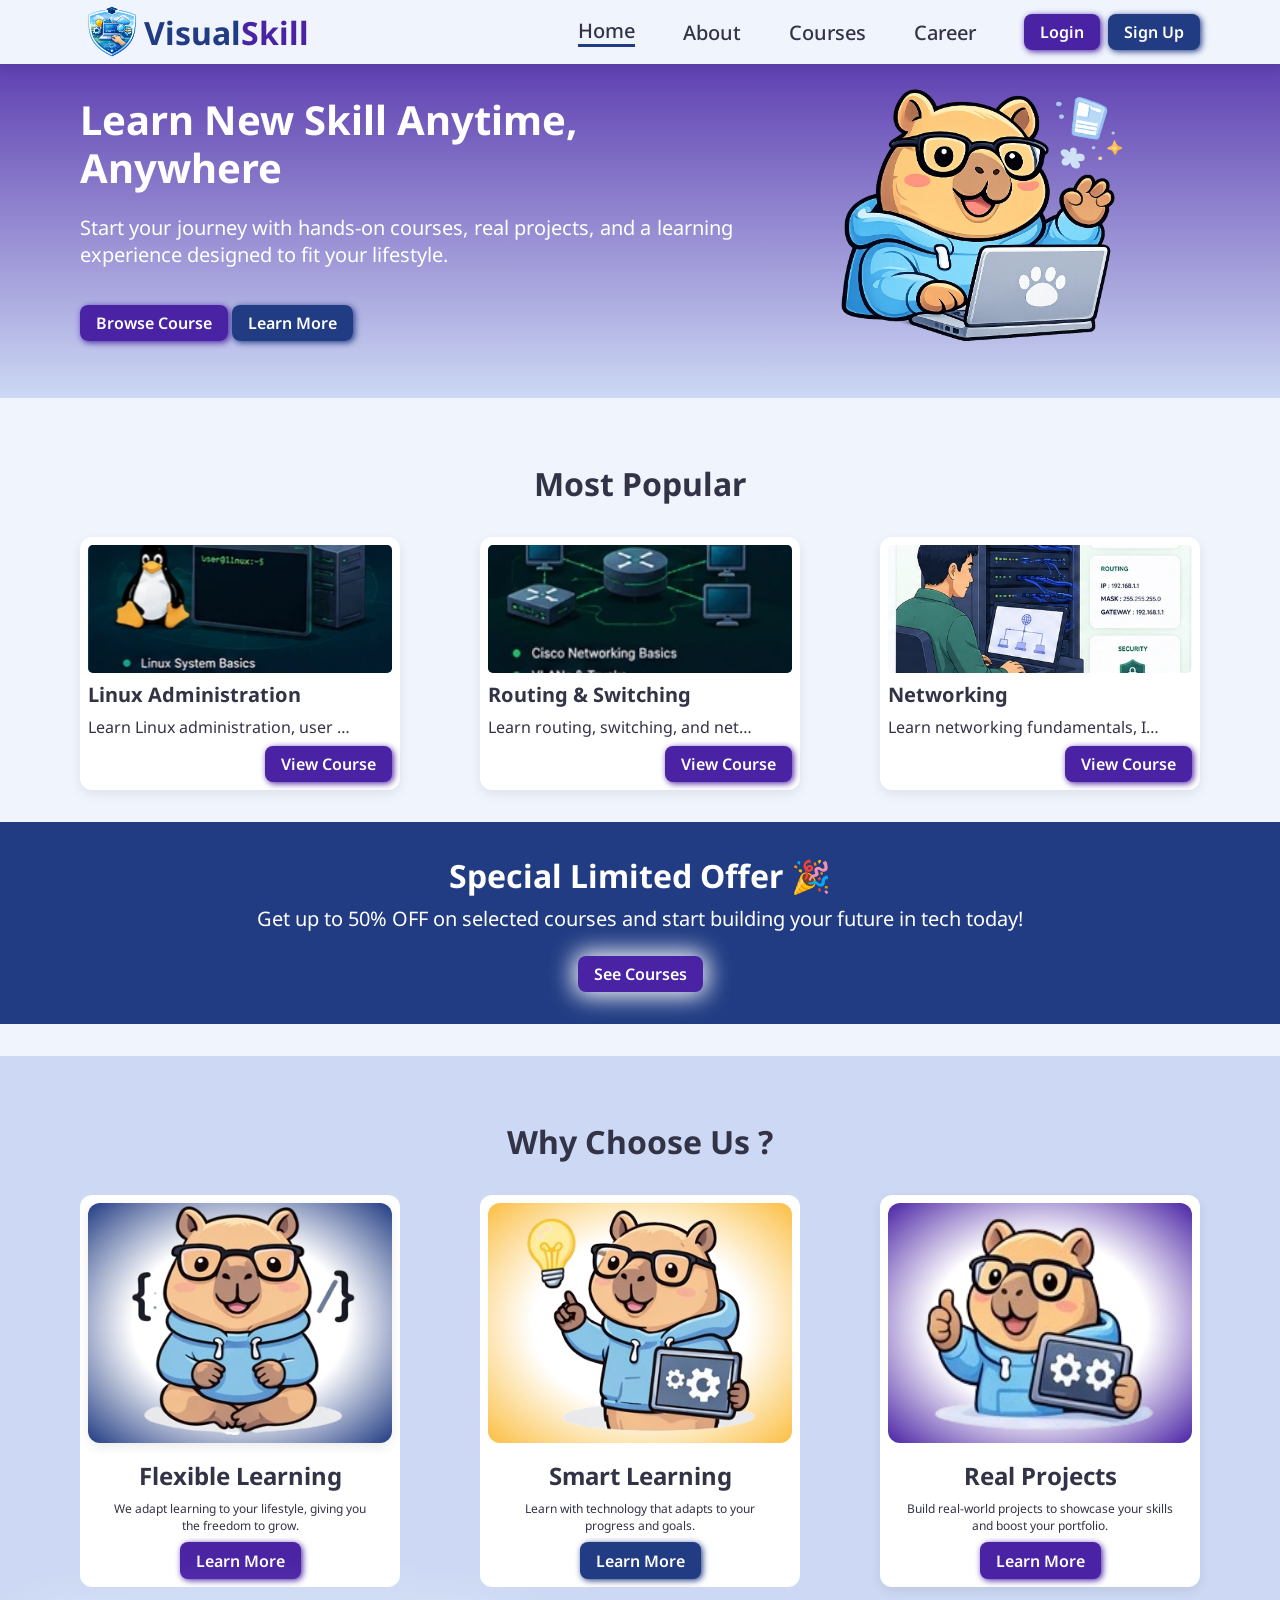
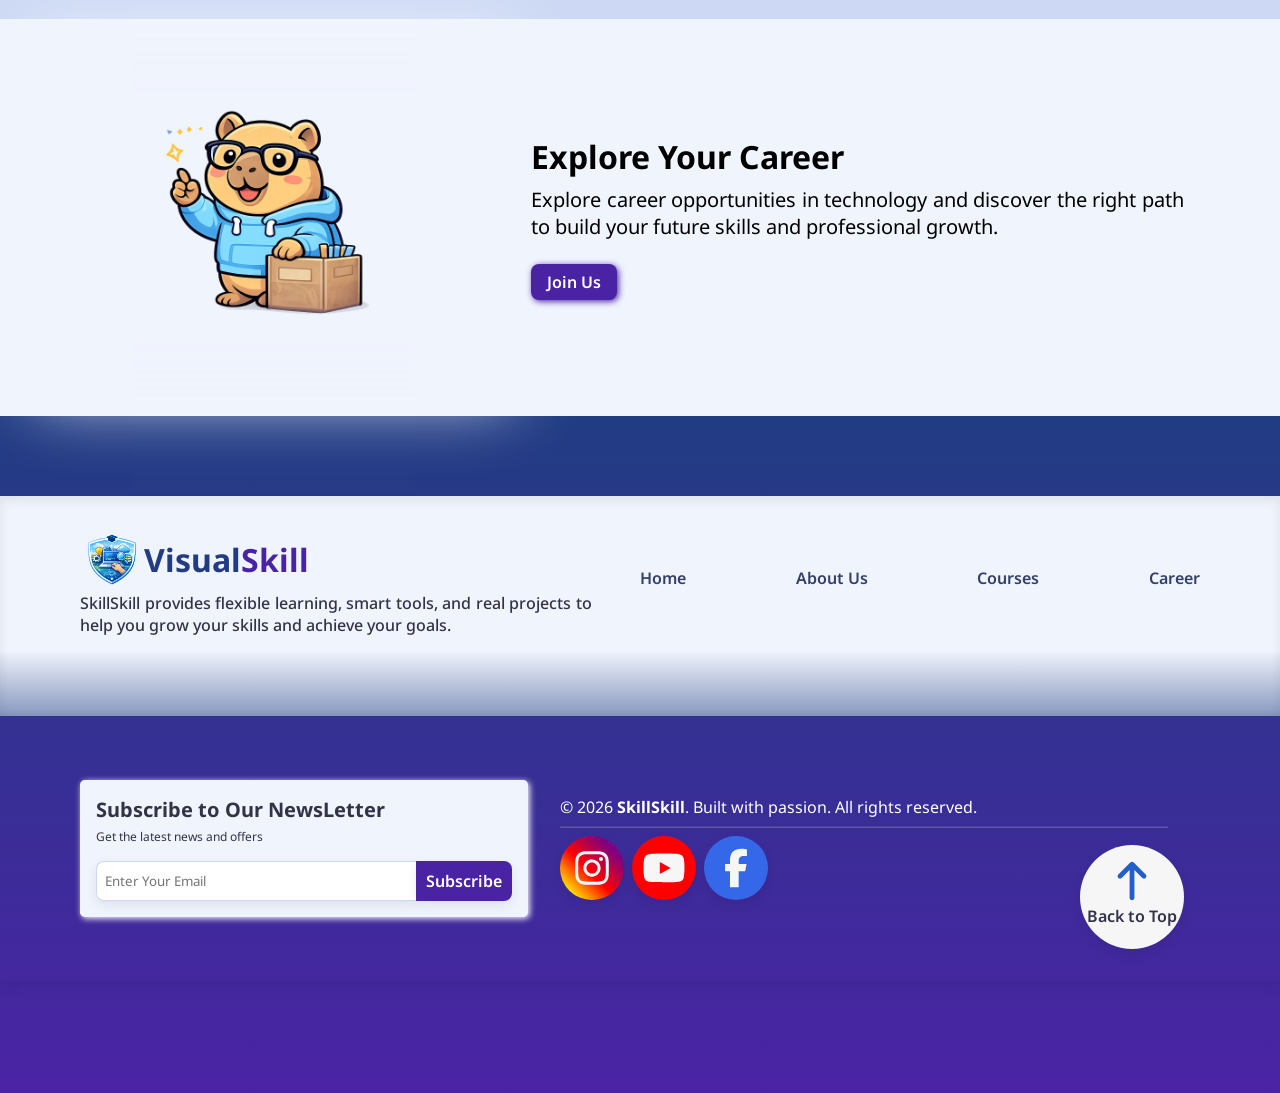
==== commit 3b8a3756: "fix" ====
--- a/index.html
+++ b/index.html
@@ -5,7 +5,6 @@
     <meta name="viewport" content="width=device-width, initial-scale=1.0" />
     <link rel="stylesheet" href="css/app.css" />
     <link rel="stylesheet" href="css/home.css" />
-
     <link rel="icon" href="assets/LogoNavbar.png" />
     <title></title>
     <script src="js/component.js" defer></script>
@@ -17,10 +16,13 @@
         <div class="jumbotronTitle">
           <h2>Learn New Skill Anytime, Anywhere</h2>
           <br />
-          <p>Start your journey with hands-on courses, real projects, and a learning experience designed to fit your lifestyle.</p>
+          <p>
+            Start your journey with hands-on courses, real projects, and a
+            learning experience designed to fit your lifestyle.
+          </p>
           <br />
           <br />
-          <div>
+          <div class="btnJumbotron">
             <a href="pages/courses.html" class="btn shadow">Browse Course</a>
             <a href="pages/about.html" class="btnPrimary shadow">Learn More</a>
           </div>
@@ -38,12 +40,13 @@
           <!-- Card 1 -->
           <article class="card shadow">
             <figure class="cardImg">
-              <img src="assets/card/pythonImage.webp" alt="" />
+              <img src="assets/card/linuxAdministrationCourse.webp" alt="" />
             </figure>
             <div class="cardContent">
-              <h3 class="cardTitle">Python Programming</h3>
+              <h3 class="cardTitle">Linux Administration</h3>
               <p class="cardDesc">
-                Lorem ipsum dolor sit amet consectetur adipisicing elit.
+                Learn Linux administration, user management, shell commands, and
+                server configuration.
               </p>
               <a href=".." class="cardLink btn shadow">View Course</a>
             </div>
@@ -52,11 +55,14 @@
           <!-- Card 2 -->
           <article class="card shadow">
             <figure class="cardImg">
-              <img src="assets/card/javaImage.webp" alt="" />
+              <img src="assets/card/routing&switching.webp" alt="" />
             </figure>
             <div class="cardContent">
-              <h3 class="cardTitle">Java Programming</h3>
-              <p class="cardDesc">Lorem ipsum dol</p>
+              <h3 class="cardTitle">Routing & Switching</h3>
+              <p class="cardDesc">
+                Learn routing, switching, and network configuration for
+                efficient communication.
+              </p>
               <a href=".." class="cardLink btn shadow">View Course</a>
             </div>
           </article>
@@ -64,18 +70,26 @@
           <!-- Card 3 -->
           <article class="card shadow">
             <figure class="cardImg">
-              <img src="assets/card/swiftImage.webp" alt="" />
+              <img src="assets/card/NetworkingIt.webp" alt="" />
             </figure>
             <div class="cardContent">
-              <h3 class="cardTitle">Swift Programming</h3>
+              <h3 class="cardTitle">Networking</h3>
               <p class="cardDesc">
-                Lorem ipsum dolor sit amet consectetur adipisicing elit. Odit
-                quae explicabo repellat inventore non doloribus.
+                Learn networking fundamentals, IP addressing, routing,
+                switching, and network troubleshooting.
               </p>
               <a href=".." class="cardLink btn shadow">View Course</a>
             </div>
           </article>
         </div>
+      </section>
+      <section id="promoOffer">
+        <h2>Special Limited Offer 🎉</h2>
+        <p>
+          Get up to 50% OFF on selected courses and start building your future
+          in tech today!
+        </p>
+        <a href="pages/courses.html" class="btn whiteShadow">See Courses</a>
       </section>
       <section id="whyChooseUs">
         <div>
@@ -145,11 +159,19 @@
           </article>
         </div>
       </section>
+      <section id="joinUs">
+        <div class="joinUsImg">
+          <img src="../assets/maskot/capy (1).webp" alt="" />
+        </div>
+        <div class="joinUsTitle">
+          <h2>Explore Your Career</h2>
+          <p>Explore career opportunities in technology and discover the right path to build your future skills and professional growth.</p>
+          <a href="pages/career.html" class="btn ">Join Us</a>
+        </div>
+      </section>
     </main>
 
     <!-- Footer -->
-    <footer>
-
-    </footer>
+    <footer></footer>
   </body>
 </html>
--- a/css/app.css
+++ b/css/app.css
@@ -104,6 +104,37 @@
 
   transform: scale(1.03);
 }
+.hamburger {
+  display: none;
+
+  flex-direction: column;
+  gap: 0.35rem;
+
+  cursor: pointer;
+}
+
+.hamburger span {
+  width: 1.7rem;
+  height: 0.25rem;
+
+  background: var(--cta-hover-color);
+  border-radius: 2rem;
+
+  transition: 0.3s;
+}
+
+/* HAMBURGER ANIMATION */
+.hamburger.open span:nth-child(1) {
+  transform: rotate(45deg) translateY(13px);
+}
+
+.hamburger.open span:nth-child(2) {
+  opacity: 0;
+}
+
+.hamburger.open span:nth-child(3) {
+  transform: rotate(-45deg) translateY(-13px);
+}
 #jumbotron {
   background-image: linear-gradient(
     180deg,
@@ -143,7 +174,6 @@
 .span2FooterTitle {
   color: var(--cta-color);
 }
-
 
 #footerInfo li {
   list-style: none;
@@ -281,8 +311,8 @@
 }
 .licenseInfo .socialMedia a {
   /* background-color: red; */
-  width: 60px;
-  height: 60px;
+  width: 4rem;
+  height: 4rem;
   text-decoration: none;
   color: white;
   display: flex;
@@ -377,13 +407,63 @@
 }
 
 @media (max-width: 700px) {
-  
+  .navTitle h1 {
+    display: flex;
+  }
+  .signUp {
+    display: block;
+  }
+  .hamburger {
+    display: flex;
+    z-index: 100;
+  }
+
+  .navList {
+    position: absolute;
+    top: 100%;
+    right: 0;
+    width: 100%;
+    background: var(--neutral-color);
+    flex-direction: column;
+    align-items: center;
+    gap: 1.5rem;
+    padding: 2rem 6rem;
+    transform: translateY(-200%);
+    opacity: 0;
+    pointer-events: none;
+    transition: 0.4s;
+  }
+
+  .navList.active {
+    transform: translateY(0);
+    opacity: 1;
+    pointer-events: all;
+  }
+
+  .navBtnLink {
+    flex-direction: column;
+    width: 100%;
+    align-items: center;
+  }
+  .navBtnLink .btn {
+    width: 100%;
+    height: 4rem;
+    font-size: var(--h3-size);
+    display: flex;
+    justify-content: center;
+    align-items: center;
+  }
   #sendEmail {
     flex-direction: column;
     align-items: center;
+    padding-bottom: 8rem;
   }
   .licenseInfo {
     width: 100%;
+    text-align: center;
+  }
+  .licenseInfo .socialMedia {
+    justify-content: center;
   }
   .emailBox {
     width: 100%;
@@ -393,7 +473,13 @@
     gap: 1rem;
   }
   .info1 {
-    width: 100%;
+    padding: 0;
+    width: 100%;
+  }
+  .info1 .footerTitle {
+    display: flex;
+    justify-content: center;
+    margin-bottom: 2rem;
   }
   .info2 {
     width: 100%;
@@ -407,10 +493,28 @@
     gap: 3rem;
     flex-direction: column;
   }
+
+  .toTop {
+    width: fit-content;
+    left: 50%;
+    bottom: 1rem;
+    transform: translateX(-50%);
+  }
+}
+@media (max-width: 576px) {
   nav {
-    position: fixed;
-    bottom: 0;
-    left: 0;
-    right: 0;
-  }
-}
+    padding: 0 2rem;
+  }
+  .navList {
+    padding: 2rem;
+  }
+  #jumbotron {
+    padding: 5rem 2rem 3rem;
+  }
+  #footerInfo {
+    padding: 2rem 2rem 5rem;
+  }
+  #sendEmail {
+    padding: 2rem 2rem 8rem;
+  }
+}
--- a/css/home.css
+++ b/css/home.css
@@ -44,17 +44,17 @@
 #populerCourse .allCard {
   display: flex;
   gap: 2rem;
-  justify-content: center;
-  align-items: stretch;
+  justify-content: space-between;
+  align-items: center;
 }
 #populerCourse .card {
   background-color: var(--neutral-color);
   display: flex;
   flex-direction: column;
-  width: 16rem;
   padding: 0.5rem;
-  border-radius: 0.3rem;
-  flex: 1;
+  width: 20rem;
+  border-radius: var(--border-radius);
+  /* flex: 1; */
 }
 #populerCourse .cardImg {
   margin-bottom: 0.5rem;
@@ -82,7 +82,7 @@
   font-size: var(--paragraf-1);
   text-align: justify;
   white-space: nowrap;
-  width: 10rem;
+  width: 90%;
   text-overflow: ellipsis;
   overflow: hidden;
   color: var(--text-color);
@@ -92,7 +92,27 @@
   align-self: flex-end;
   width: fit-content;
 }
-
+#promoOffer {
+  background-color: var(--primary-color);
+  padding: 2rem 5rem;
+  text-align: center;
+  display: flex;
+  flex-direction: column;
+  align-items: center;
+  gap: 0.5rem;
+}
+#promoOffer h2 {
+  font-size: var(--h2-size);
+  color: var(--neutral-color);
+}
+#promoOffer p {
+  font-size: var(--h4-size);
+  color: var(--neutral-color);
+  margin-bottom: 1rem;
+}
+.whiteShadow {
+  box-shadow: 0rem 0rem 1.5rem 0.25rem var(--neutral-color);
+}
 /* Why Choose Us */
 #whyChooseUs {
   background-color: var(--cta-soft-color);
@@ -108,16 +128,14 @@
 #whyChooseUs .allCard {
   display: flex;
   gap: 2rem;
-  justify-content: center;
-  align-items: stretch;
+  justify-content: space-between;
 }
 #whyChooseUs .card {
   display: flex;
   flex-direction: column;
-  width: 16rem;
+  width: 20rem;
   padding: 0.5rem;
   border-radius: var(--border-radius);
-  flex: 1;
   background-color: var(--neutral-color);
   gap: 1rem;
 }
@@ -164,7 +182,7 @@
   color: var(--text-color);
 }
 #whyChooseUs .cardDesc {
-  font-size: var(--paragraf-1);
+  font-size: var(--paragraf-2);
   text-align: center;
   padding: 0 1rem;
   color: var(--text-color);
@@ -173,13 +191,49 @@
   display: flex;
   justify-content: center;
 }
-
+#joinUs {
+  margin-top: 3rem;
+  padding: 2rem 6rem 5rem;
+
+  display: flex;
+  align-items: center;
+  justify-content: space-between;
+}
+#joinUs .joinUsImg {
+  width: 40%;
+}
+#joinUs .joinUsImg img {
+  width: 80%;
+  height: 100%;
+  box-shadow: 0.1rem 0.1rem 4rem 4rem var(--base-color);
+}
+#joinUs .joinUsTitle {
+  width: 60%;
+  display: flex;
+  flex-direction: column;
+  gap: 0.5rem;
+  align-items: flex-start;
+}
+
+#joinUs .joinUsTitle p {
+  margin-bottom: 1rem;
+  font-size: var(--h4-size);
+  text-align: justify;
+}
+#joinUs .joinUsTitle h2 {
+  font-size: var(--h2-size);
+}
 @media (max-width: 1024px) {
-  .allCard {
-    flex-wrap: wrap;
-  }
   .signUp {
     display: none;
+  }
+  #populerCourse .allCard {
+    flex-wrap: wrap;
+    justify-content: center;
+  }
+  #whyChooseUs .allCard {
+    flex-wrap: wrap;
+    justify-content: center;
   }
 }
 
@@ -202,7 +256,55 @@
   .jumbotronImg {
     width: 100%;
   }
+  .btnJumbotron {
+    display: flex;
+    flex-direction: column;
+    gap: 1rem;
+  }
+  .btnJumbotron a {
+    height: 4rem;
+    font-size: var(--h3-size);
+    display: flex;
+    justify-content: center;
+    align-items: center;
+  }
 }
 
 @media (max-width: 700px) {
-}
+  #whyChooseUs .allCard {
+    height: 120%;
+  }
+  #whyChooseUs .card {
+    width: 100%;
+    height: 100%;
+  }
+  #whyChooseUs img {
+    object-fit: cover;
+  }
+  #joinUs {
+    flex-direction: column;
+  }
+  #joinUs .joinUsTitle {
+    width: 100%;
+    display: flex;
+    align-items: center;
+  }
+  #joinUs .joinUsImg {
+    width: 100%;
+    display: flex;
+    justify-content: center;
+  }
+  #joinUs .joinUsTitle p{
+    text-align: center;
+  }
+  
+}
+
+@media (max-width: 576px) {
+  #populerCourse {
+    padding: 2rem;
+  }
+  #whyChooseUs {
+    padding: 2rem;
+  }
+}
